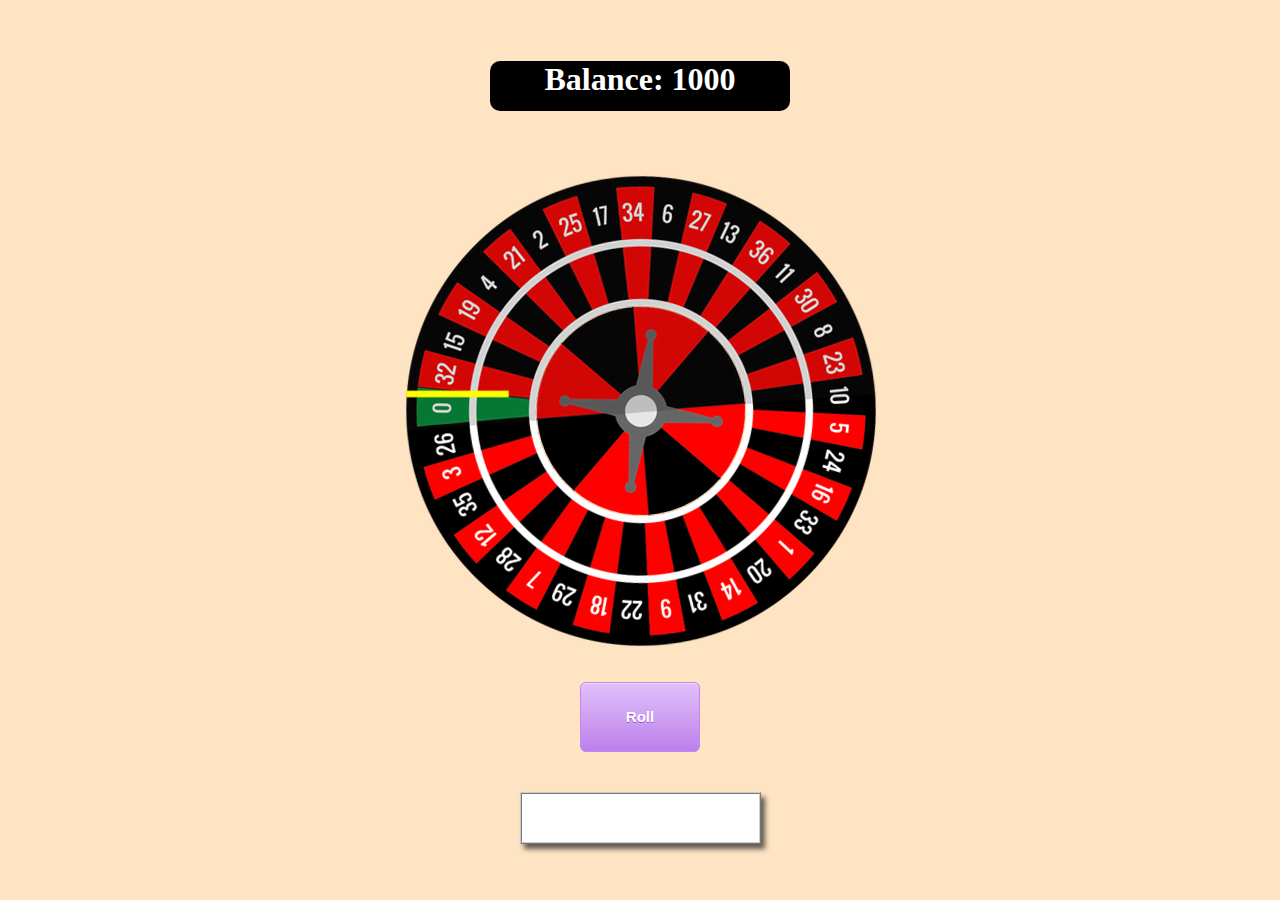
==== index.html @ c97c08b5 "add input for value to bet" ====
<!DOCTYPE html>
<html lang="en">
<head>
    <meta charset="UTF-8">
    <meta name="viewport" content="width=device-width, initial-scale=1.0">
    <link rel='stylesheet' href='./ressource/css/index.css'>
    <title>Roulette</title>
</head>
<body>
    <div class='center'>
        <h1 id='balance'>Balance: 1000</h1>
    </div>
    
    
    <div class='center'>
        <div id='roulette'>
            <img src="./ressource/image/fleche_test.png" id='fleche'/>

            <img id='roue' src="./ressource/image/roulette2.png" alt='Roulette'/>
        </div>

        <div>
            
            <button id ='roll'>Roll</button>
        </div>
    </div>
    <div class='center'>
        <input type='number' id='betAmount' value="Bet amount">

    </div>

</body>
<script src="./ressource/js/roll.js"></script>
</html>
---- ressource/css/index.css ----
body {
    background-color: bisque;
}


.center {
    text-align: center;
    margin-top: 40px;
}

#fleche {
    height: 10px;
    position: absolute;
    top: 43.2%;
    z-index: 5;
}


#roulette {
    margin: 60px 0px;
    display: inline;
}

#roue {
    transition:all 2s;
    transform: rotate(0deg);
}

#roll {
    font-size: 40px;
    font-family: 'Segoe UI', Tahoma, Geneva, Verdana, sans-serif;
    height: 70px;
    width: 120px;
    margin-top: 30px;
    cursor: pointer;
    box-shadow:inset 0px 1px 0px 0px #efdcfb;
	background:linear-gradient(to bottom, #dfbdfa 5%, #bc80ea 100%);
	background-color:#dfbdfa;
	border-radius:6px;
	border:1px solid #c584f3;
	display:inline-block;
	color:#ffffff;
	font-family:Arial;
	font-size:15px;
	font-weight:bold;
	padding:6px 24px;
	text-decoration:none;
	text-shadow:0px 1px 0px #9752cc;
}

#roll:hover {
    background:linear-gradient(to bottom, #bc80ea 5%, #dfbdfa 100%);
	background-color:#bc80ea;
}

#roll:active {
    position:relative;
	top:1px;
}


#balance {
    text-align: center;
    font-family: Cambria, Cochin, Georgia, Times, 'Times New Roman', serif;
    height: 50px;
    width: 300px;
    border-radius: 10px;
    display: inline-block;
    background-color: black;
    color: white
}

#betAmount {
    font-size:16px; 
    border-width:2px; 
    border-color:#cccccc; 
    background-color:#ffffff; 
    border-style:ridge; 
    box-shadow: 4px 5px 5px 0px rgba(42,42,42,.74); 
    padding:15px; 
    text-align:center;  } 
		 
}

#betAmount:focus { 
    outline:none; 
} 

/* Chrome, Safari, Edge, Opera */
input::-webkit-outer-spin-button,
input::-webkit-inner-spin-button {
  -webkit-appearance: none;
  margin: 0;
}

/* Firefox */
input[type=number] {
  -moz-appearance: textfield;
}
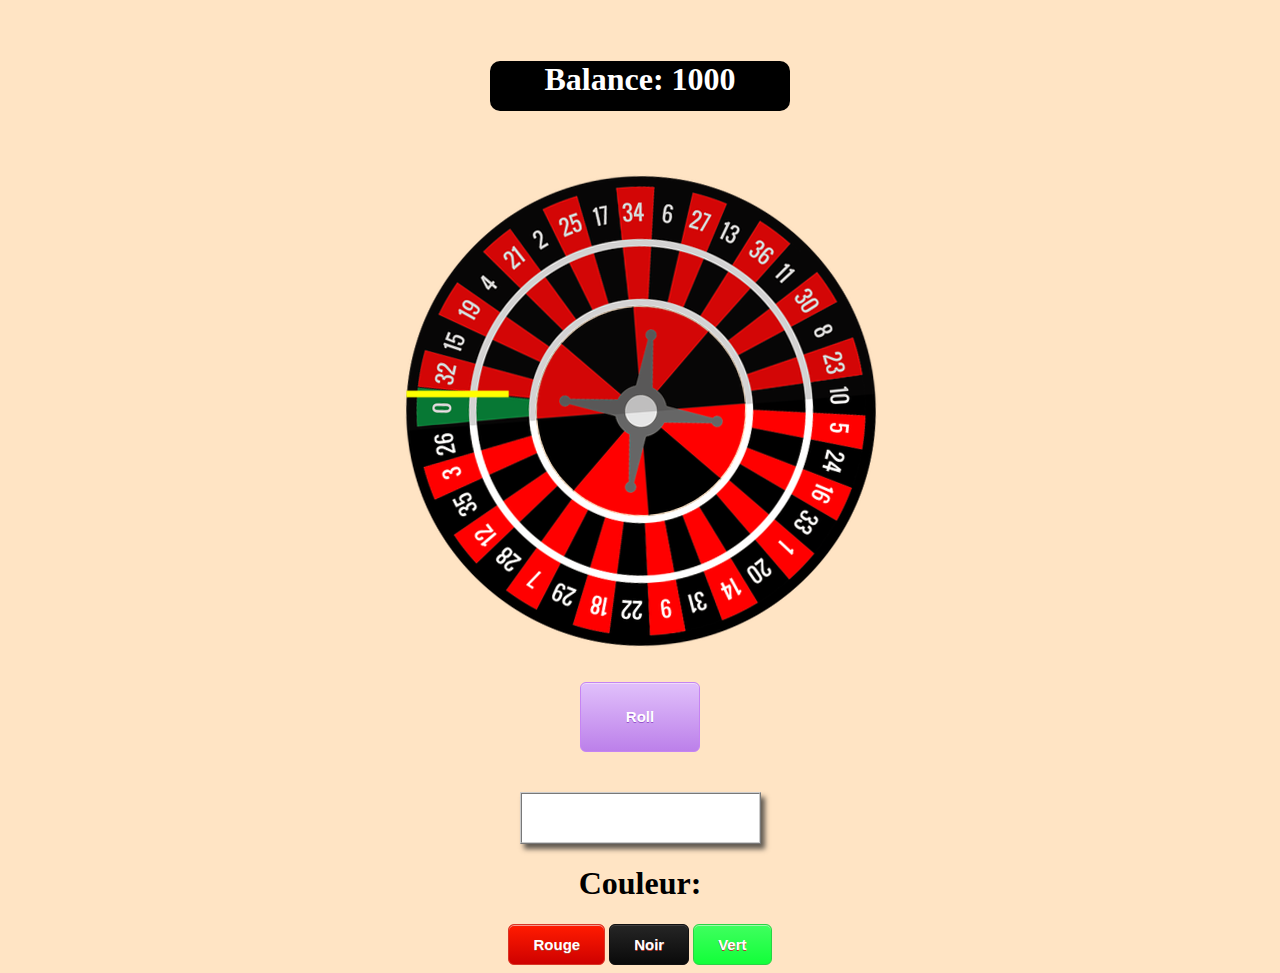
==== commit 41025043: "create bet buttons" ====
--- a/index.html
+++ b/index.html
@@ -25,8 +25,13 @@
         </div>
     </div>
     <div class='center'>
-        <input type='number' id='betAmount' value="Bet amount">
-
+        <input type='number' id='betAmount' onchange="changeBetAmount()" >
+        <h1>Couleur: </h1>
+        <div>
+            <button id='redButton' class='colorButton'>Rouge</button>
+            <button id='blackButton' class='colorButton'>Noir</button>
+            <button id='greenButton' class='colorButton'>Vert</button>
+        </div>
     </div>
 
 </body>
--- a/ressource/css/index.css
+++ b/ressource/css/index.css
@@ -78,13 +78,71 @@
     border-style:ridge; 
     box-shadow: 4px 5px 5px 0px rgba(42,42,42,.74); 
     padding:15px; 
-    text-align:center;  } 
+    text-align:center; 
 		 
 }
 
 #betAmount:focus { 
     outline:none; 
 } 
+
+.colorButton {
+	display:inline-block;
+	cursor:pointer;
+	color:#ffffff;
+	font-family:Arial;
+	font-size:15px;
+	font-weight:bold;
+	padding:11px 24px;
+	text-decoration:none;
+	text-shadow:0px 1px 0px #b23e35;
+}
+
+.colorButton:active {
+	position:relative;
+	top:1px;
+}
+
+#blackButton {
+    box-shadow:inset 0px 1px 0px 0px #414042;
+	background:linear-gradient(to bottom, #242424 5%, #0a0a0a 100%);
+	background-color:#0a0a0a;
+	border-radius:6px;
+	border:1px solid #121111;
+}
+#blackButton:hover {
+	background:linear-gradient(to bottom, #0a0a0a 5%, #242424 100%);
+	background-color:#0a0a0a;
+}
+
+
+#greenButton {
+    box-shadow:inset 0px 1px 0px 0px #a1f7af;
+	background:linear-gradient(to bottom, #3dff5d 5%, #12ff39 100%);
+	background-color:12ff39;
+	border-radius:6px;
+	border:1px solid #28d444;
+}
+#greenButton:hover {
+	background:linear-gradient(to bottom, #12ff39 5%, #3dff5d 100%);
+	background-color:#12ff39;
+}
+
+
+#redButton {
+    box-shadow:inset 0px 1px 0px 0px #f29c93;
+	background:linear-gradient(to bottom, #fe1a00 5%, #ce0100 100%);
+	background-color:#fe1a00;
+	border-radius:6px;
+	border:1px solid #d83526;
+}
+#redButton:hover {
+	background:linear-gradient(to bottom, #ce0100 5%, #fe1a00 100%);
+	background-color:#ce0100;
+}
+
+
+
 
 /* Chrome, Safari, Edge, Opera */
 input::-webkit-outer-spin-button,
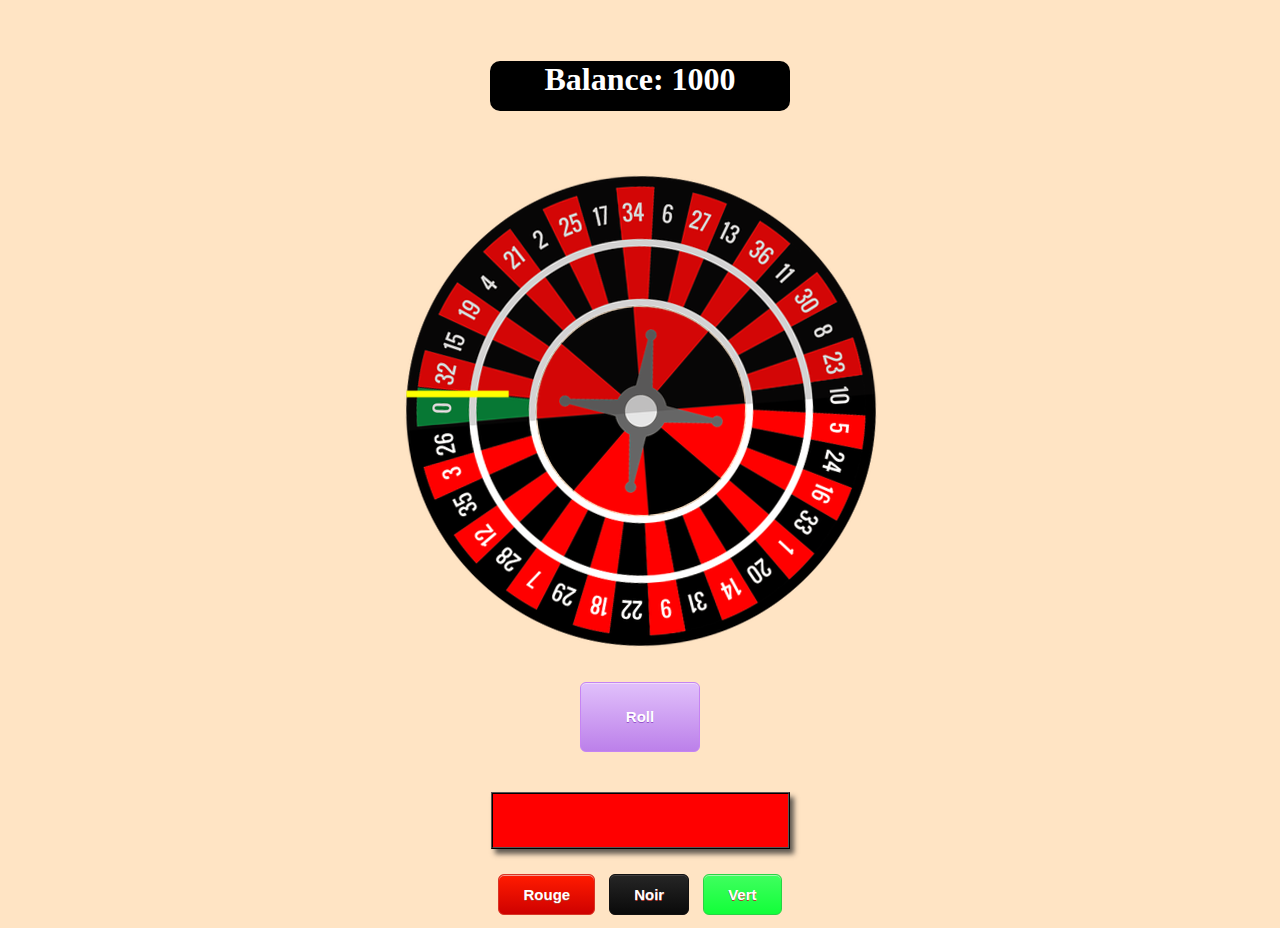
==== commit b01dfb57: "link buttons + background color of input=betcolor" ====
--- a/index.html
+++ b/index.html
@@ -26,7 +26,6 @@
     </div>
     <div class='center'>
         <input type='number' id='betAmount' onchange="changeBetAmount()" >
-        <h1>Couleur: </h1>
         <div>
             <button id='redButton' class='colorButton'>Rouge</button>
             <button id='blackButton' class='colorButton'>Noir</button>
--- a/ressource/css/index.css
+++ b/ressource/css/index.css
@@ -73,13 +73,15 @@
 #betAmount {
     font-size:16px; 
     border-width:2px; 
-    border-color:#cccccc; 
-    background-color:#ffffff; 
+    border-color:black; 
+    background-color: red;
     border-style:ridge; 
     box-shadow: 4px 5px 5px 0px rgba(42,42,42,.74); 
     padding:15px; 
-    text-align:center; 
-		 
+    text-align:center;
+    color: white;
+    font-size: 20px;
+    margin-bottom: 20px;
 }
 
 #betAmount:focus { 
@@ -95,7 +97,8 @@
 	font-weight:bold;
 	padding:11px 24px;
 	text-decoration:none;
-	text-shadow:0px 1px 0px #b23e35;
+    text-shadow:0px 1px 0px #b23e35;
+    margin: 5px;
 }
 
 .colorButton:active {
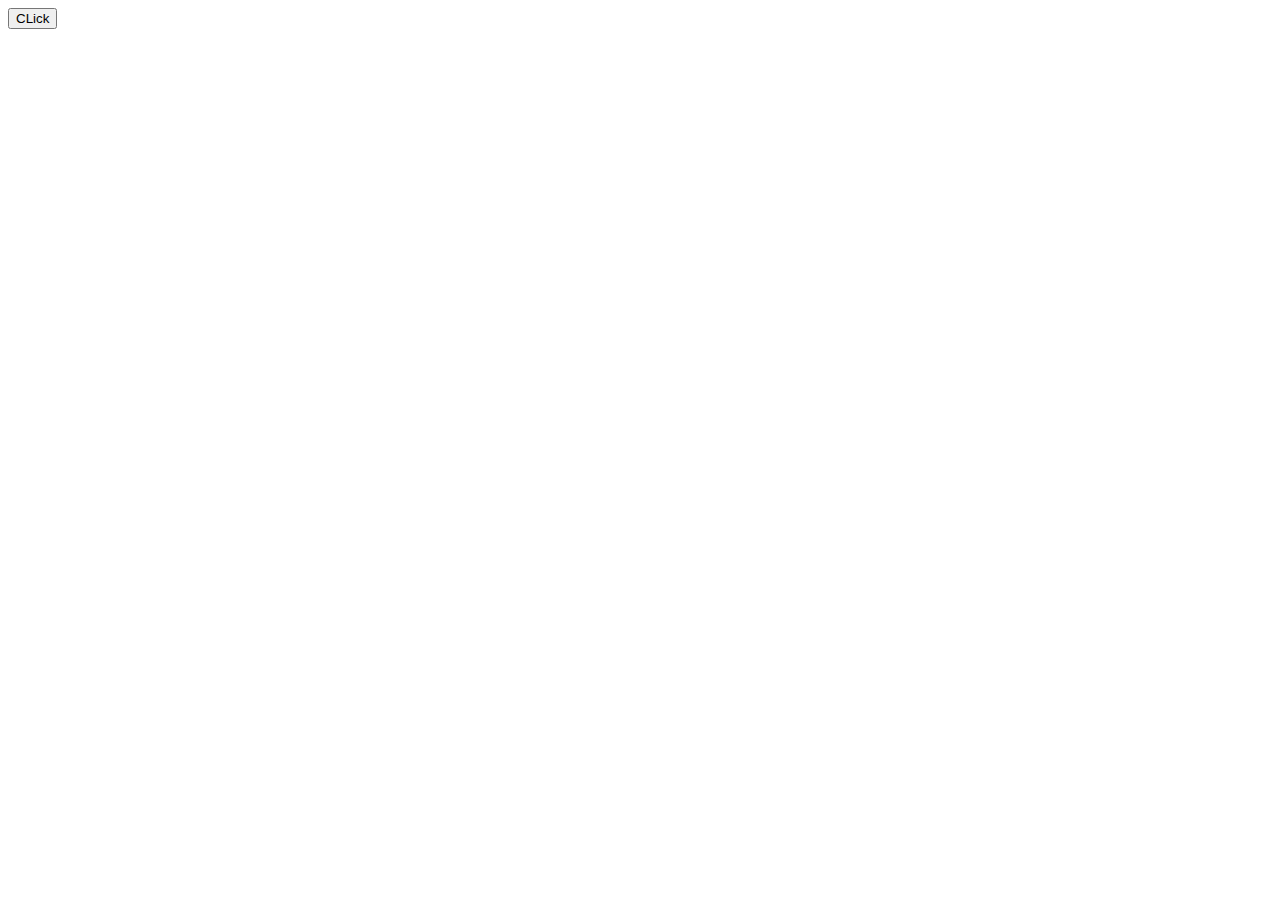
==== commit ff93ed7a: "button on index to scene" ====
--- a/index.html
+++ b/index.html
@@ -3,36 +3,12 @@
 <head>
     <meta charset="UTF-8">
     <meta name="viewport" content="width=device-width, initial-scale=1.0">
-    <link rel='stylesheet' href='./ressource/css/index.css'>
     <title>Roulette</title>
 </head>
 <body>
-    <div class='center'>
-        <h1 id='balance'>Balance: 1000</h1>
-    </div>
-    
-    
-    <div class='center'>
-        <div id='roulette'>
-            <img src="./ressource/image/fleche_test.png" id='fleche'/>
-
-            <img id='roue' src="./ressource/image/roulette2.png" alt='Roulette'/>
-        </div>
-
-        <div>
-            
-            <button id ='roll'>Roll</button>
-        </div>
-    </div>
-    <div class='center'>
-        <input type='number' id='betAmount' onchange="changeBetAmount()" >
-        <div>
-            <button id='redButton' class='colorButton'>Rouge</button>
-            <button id='blackButton' class='colorButton'>Noir</button>
-            <button id='greenButton' class='colorButton'>Vert</button>
-        </div>
-    </div>
+    <a href='./scenes/rouletteNormale.html'>
+        <button>CLick</button>
+    </a>
 
 </body>
-<script src="./ressource/js/roll.js"></script>
 </html>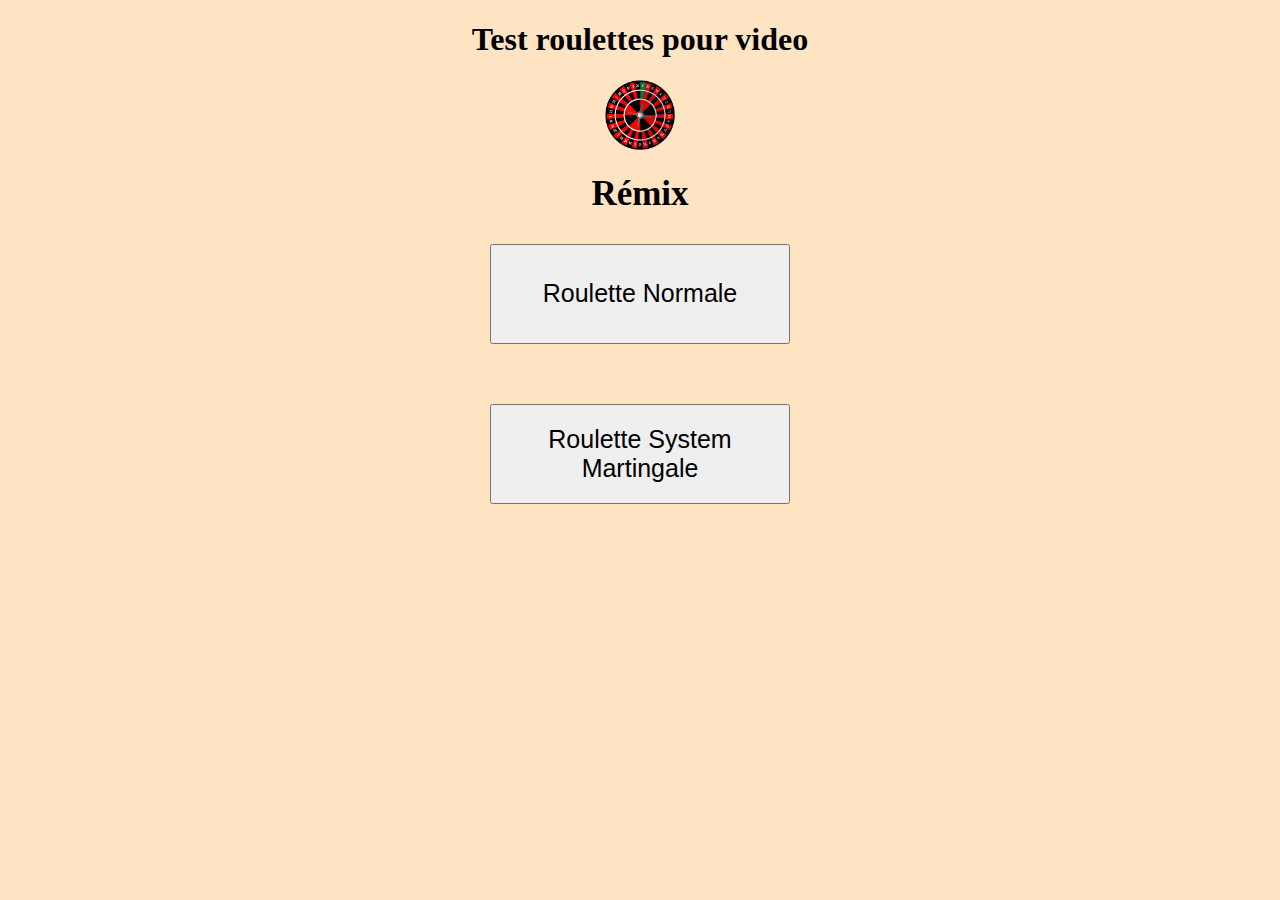
==== commit 8f5e5958: "new scene nearly finished" ====
--- a/index.html
+++ b/index.html
@@ -3,12 +3,27 @@
 <head>
     <meta charset="UTF-8">
     <meta name="viewport" content="width=device-width, initial-scale=1.0">
+    <link rel='stylesheet' href='./ressource/css/index.css'>
     <title>Roulette</title>
 </head>
 <body>
-    <a href='./scenes/rouletteNormale.html'>
-        <button>CLick</button>
-    </a>
+    <h1>Test roulettes pour video</h1>
+    <img src='./ressource/images/roulette.png' >
+    <div id ='divlienVersChaine'>
+        <a href="https://www.youtube.com/channel/UCaCLkkWGUilIAjw9KnQKWVw" id='lienVersChaine' target="blank">Rémix</a>
+    </div>
+    
+    
+    <div>
+        <a href='./Normale/Roulette.html' id='normale'>
+            <button>Roulette Normale</button>
+        </a>
+    </div>
+    <div>
+        <a href='./System Martingale/Roulette.html'>
+            <button>Roulette System Martingale</button>
+        </a>
+    </div>
 
 </body>
 </html>--- a/ressource/css/index.css
+++ b/ressource/css/index.css
@@ -0,0 +1,31 @@
+button {
+    height:100px;
+    width: 300px;
+    margin: 30px;
+    font-size: 25px;
+    cursor: pointer;
+}
+
+a {
+    text-align: center;
+}
+
+img {
+    height: 70px;
+}
+
+body {
+    text-align: center;
+    background-color: bisque;
+}
+
+#lienVersChaine {
+    text-decoration: none;
+    color: black;
+    font-weight: bold;
+    font-size: 35px;
+}
+
+#divlienVersChaine {
+    margin-top: 20px;
+}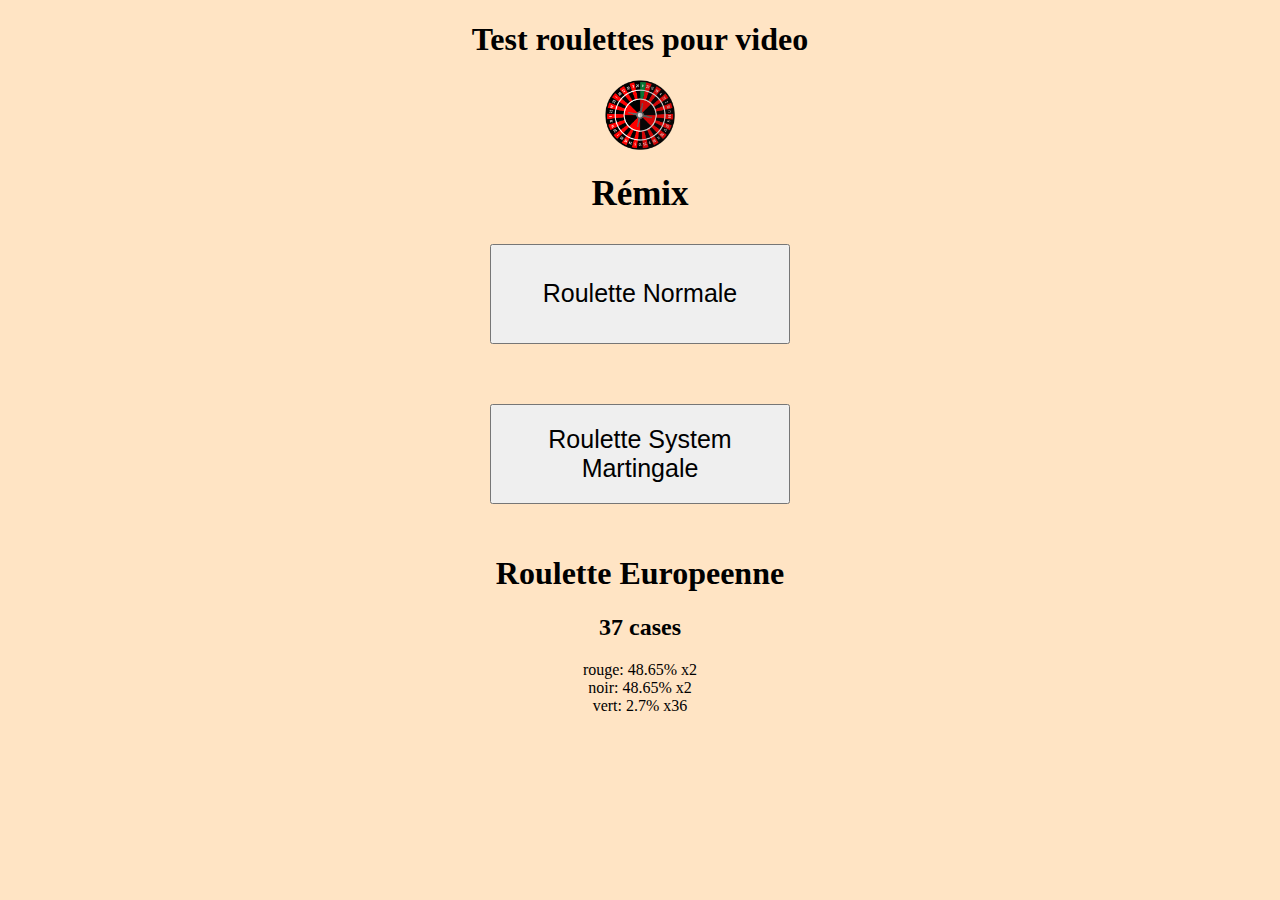
==== commit 8230c0c6: "home design odds" ====
--- a/index.html
+++ b/index.html
@@ -24,6 +24,15 @@
             <button>Roulette System Martingale</button>
         </a>
     </div>
+    <div id='info'>
+        <h1>Roulette Europeenne</h1>
+        <h2>37 cases</h2>
+
+        <li>rouge: 48.65%  x2</li>
+        <li>noir: 48.65%  x2</li>
+        <li>vert: 2.7%  x36</li>
+        <h2></h2>
+    </div>
 
 </body>
 </html>--- a/ressource/css/index.css
+++ b/ressource/css/index.css
@@ -28,4 +28,5 @@
 
 #divlienVersChaine {
     margin-top: 20px;
-}+}
+
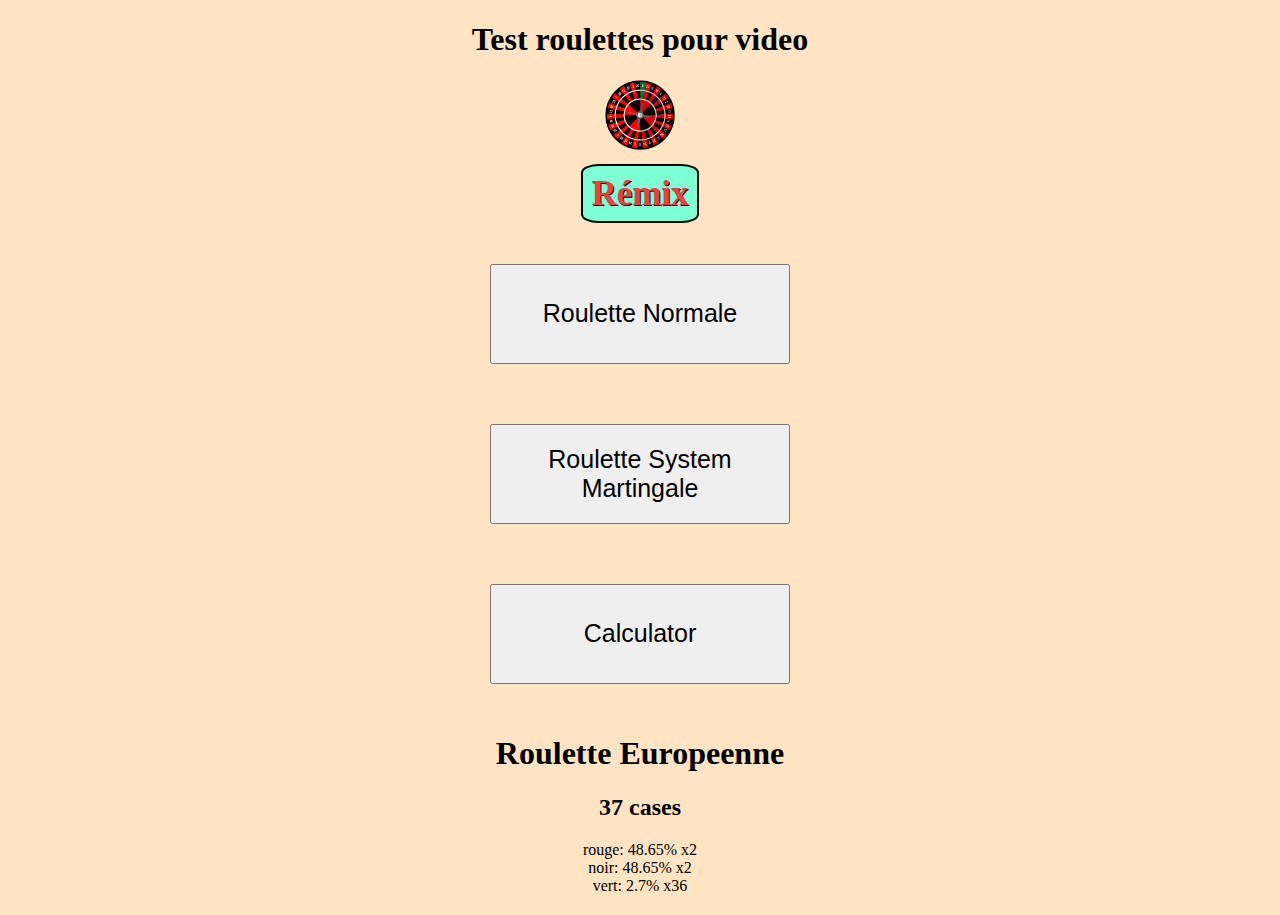
==== commit 4c10f0d9: "finish calculator" ====
--- a/index.html
+++ b/index.html
@@ -24,6 +24,11 @@
             <button>Roulette System Martingale</button>
         </a>
     </div>
+    <div>
+        <a href='./Calculator/Calculator.html'>
+            <button>Calculator</button>
+        </a>
+    </div>
     <div id='info'>
         <h1>Roulette Europeenne</h1>
         <h2>37 cases</h2>
--- a/ressource/css/index.css
+++ b/ressource/css/index.css
@@ -21,12 +21,19 @@
 
 #lienVersChaine {
     text-decoration: none;
-    color: black;
+    color: rgb(238, 63, 63);
+    text-shadow: 1px 1px black;
     font-weight: bold;
     font-size: 35px;
+    border: 2px solid black;
+    padding: 0.5rem;
+    border-radius: 15%;
+    background-color: aquamarine;
+
 }
 
 #divlienVersChaine {
     margin-top: 20px;
+    margin-bottom: 20px;
 }
 
